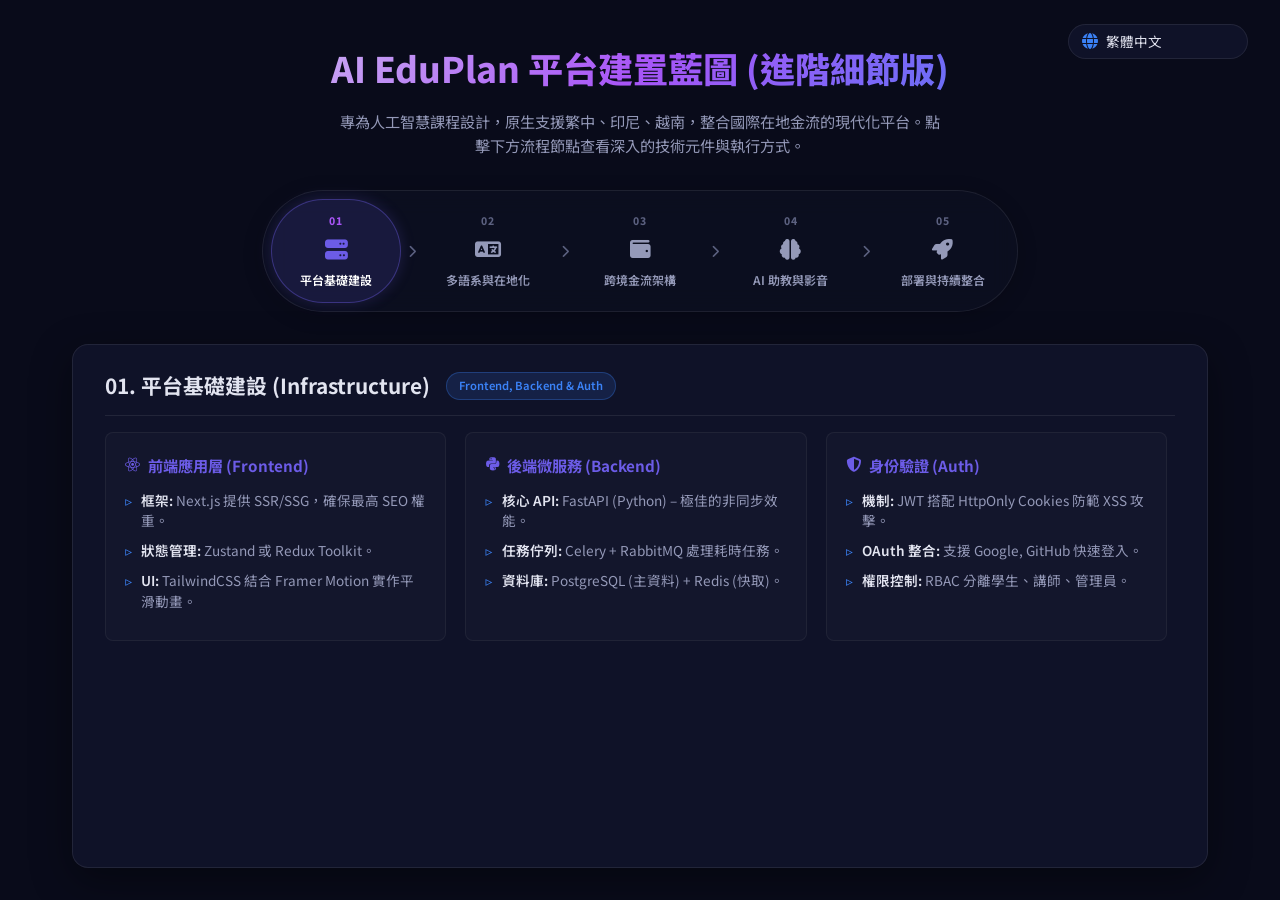
==== index.html @ ec792833 "feat: Add interactive horizontal workflow with multi-language UI support" ====
<!DOCTYPE html>
<html lang="zh-TW">
<head>
    <meta charset="UTF-8">
    <meta name="viewport" content="width=device-width, initial-scale=1.0">
    <title>AI EduPlan | Architecture Planning</title>
    <link rel="stylesheet" href="style.css">
    <link href="https://fonts.googleapis.com/css2?family=Noto+Sans+TC:wght@400;500;700;800&family=Inter:wght@400;500;600;700&display=swap" rel="stylesheet">
    <link rel="stylesheet" href="https://cdnjs.cloudflare.com/ajax/libs/font-awesome/6.4.0/css/all.min.css">
</head>
<body>
    <!-- Language Switcher -->
    <div class="lang-switcher">
        <i class="fa-solid fa-globe"></i>
        <select id="lang-select">
            <option value="tw">繁體中文</option>
            <option value="id">Bahasa Indonesia</option>
            <option value="vn">Tiếng Việt</option>
            <option value="en">English</option>
        </select>
    </div>

    <div class="app-container">
        <header class="header">
            <h1 data-i18n="header_title">AI EduPlan 平台建置藍圖 (進階細節版)</h1>
            <p data-i18n="header_desc">專為人工智慧課程設計，原生支援繁中、印尼、越南，整合國際在地金流的現代化平台。點擊下方流程節點查看深入的技術元件與執行方式。</p>
        </header>

        <!-- Horizontal Workflow Nodes -->
        <div class="workflow-wrapper">
            <div class="workflow-nodes">
                
                <div class="node active" data-target="panel-1">
                    <div class="node-step">01</div>
                    <div class="node-icon"><i class="fa-solid fa-server"></i></div>
                    <div class="node-title" data-i18n="node_1">平台基礎建設</div>
                </div>
                
                <div class="arrow"><i class="fa-solid fa-chevron-right"></i></div>
                
                <div class="node" data-target="panel-2">
                    <div class="node-step">02</div>
                    <div class="node-icon"><i class="fa-solid fa-language"></i></div>
                    <div class="node-title" data-i18n="node_2">多語系與在地化</div>
                </div>
                
                <div class="arrow"><i class="fa-solid fa-chevron-right"></i></div>
                
                <div class="node" data-target="panel-3">
                    <div class="node-step">03</div>
                    <div class="node-icon"><i class="fa-solid fa-wallet"></i></div>
                    <div class="node-title" data-i18n="node_3">跨境金流架構</div>
                </div>
                
                <div class="arrow"><i class="fa-solid fa-chevron-right"></i></div>
                
                <div class="node" data-target="panel-4">
                    <div class="node-step">04</div>
                    <div class="node-icon"><i class="fa-solid fa-brain"></i></div>
                    <div class="node-title" data-i18n="node_4">AI 助教與影音</div>
                </div>

                <div class="arrow"><i class="fa-solid fa-chevron-right"></i></div>

                <div class="node" data-target="panel-5">
                    <div class="node-step">05</div>
                    <div class="node-icon"><i class="fa-solid fa-rocket"></i></div>
                    <div class="node-title" data-i18n="node_5">部署與持續整合</div>
                </div>

            </div>
        </div>

        <!-- Details Panels -->
        <div class="panels-container">
            
            <!-- Panel 1 -->
            <div class="panel active" id="panel-1">
                <div class="panel-header">
                    <h2 data-i18n="p1_title">01. 平台基礎建設 (Infrastructure)</h2>
                    <span class="badge blue">Frontend, Backend & Auth</span>
                </div>
                <div class="panel-content scrollable">
                    <div class="grid-3">
                        <div class="box">
                            <h4><i class="fa-brands fa-react"></i> <span data-i18n="p1_b1_t">前端應用層 (Frontend)</span></h4>
                            <ul class="detail-list">
                                <li data-i18n="p1_b1_1"><strong>框架:</strong> Next.js 提供 SSR/SSG，確保最高 SEO 權重。</li>
                                <li data-i18n="p1_b1_2"><strong>狀態管理:</strong> Zustand 或 Redux Toolkit。</li>
                                <li data-i18n="p1_b1_3"><strong>UI:</strong> TailwindCSS 結合 Framer Motion 實作平滑動畫。</li>
                            </ul>
                        </div>
                        <div class="box">
                            <h4><i class="fa-brands fa-python"></i> <span data-i18n="p1_b2_t">後端微服務 (Backend)</span></h4>
                            <ul class="detail-list">
                                <li data-i18n="p1_b2_1"><strong>核心 API:</strong> FastAPI (Python) – 極佳的非同步效能。</li>
                                <li data-i18n="p1_b2_2"><strong>任務佇列:</strong> Celery + RabbitMQ 處理耗時任務。</li>
                                <li data-i18n="p1_b2_3"><strong>資料庫:</strong> PostgreSQL (主資料) + Redis (快取)。</li>
                            </ul>
                        </div>
                        <div class="box">
                            <h4><i class="fa-solid fa-shield-halved"></i> <span data-i18n="p1_b3_t">身份驗證 (Auth)</span></h4>
                            <ul class="detail-list">
                                <li data-i18n="p1_b3_1"><strong>機制:</strong> JWT 搭配 HttpOnly Cookies 防範 XSS 攻擊。</li>
                                <li data-i18n="p1_b3_2"><strong>OAuth 整合:</strong> 支援 Google, GitHub 快速登入。</li>
                                <li data-i18n="p1_b3_3"><strong>權限控制:</strong> RBAC 分離學生、講師、管理員。</li>
                            </ul>
                        </div>
                    </div>
                </div>
            </div>

            <!-- Panel 2 -->
            <div class="panel" id="panel-2">
                <div class="panel-header">
                    <h2 data-i18n="p2_title">02. 全球化多語系策略 (i18n)</h2>
                    <span class="badge emerald">Translation Pipeline</span>
                </div>
                <div class="panel-content scrollable">
                    <p class="desc" data-i18n="p2_desc">不只是翻譯文字，還包含時區、貨幣符號、與排版的全面在地化。</p>
                    
                    <div class="inner-flow">
                        <div class="flow-step">
                            <span class="step-num">1</span>
                            <strong data-i18n="p2_f1_t">IP 定位 (GeoIP)</strong>
                            <p data-i18n="p2_f1_d">偵測來源國家，自動設定時區與幣別。</p>
                        </div>
                        <div class="flow-arrow">→</div>
                        <div class="flow-step">
                            <span class="step-num">2</span>
                            <strong data-i18n="p2_f2_t">載入語系</strong>
                            <p data-i18n="p2_f2_d">優先顯示當地語系，無配對則 fallback 英文。</p>
                        </div>
                        <div class="flow-arrow">→</div>
                        <div class="flow-step">
                            <span class="step-num">3</span>
                            <strong data-i18n="p2_f3_t">動態排版調整</strong>
                            <p data-i18n="p2_f3_d">印尼/越南文字串較長，UI 容器動態適應。</p>
                        </div>
                    </div>

                    <div class="grid-2 mt-3">
                        <div class="box">
                            <h4><i class="fa-solid fa-language"></i> <span data-i18n="p2_b1_t">AI 自動化翻譯工作流</span></h4>
                            <ul class="detail-list">
                                <li data-i18n="p2_b1_1">原始內容撰寫以 <strong>繁體中文</strong> 為主。</li>
                                <li data-i18n="p2_b1_2">呼叫 OpenAI API，批次翻譯成印尼文與越南文。</li>
                                <li data-i18n="p2_b1_3">推送至後台，由當地母語人士進行人工校對。</li>
                            </ul>
                        </div>
                        <div class="box">
                            <h4><i class="fa-solid fa-clock"></i> <span data-i18n="p2_b2_t">區域化體驗設定</span></h4>
                            <ul class="detail-list">
                                <li data-i18n="p2_b2_1"><strong>時間:</strong> 使用 <code>date-fns-tz</code> 轉換為學員當地時間。</li>
                                <li data-i18n="p2_b2_2"><strong>字體:</strong> 針對不同語系載入最佳化字體避免缺字。</li>
                            </ul>
                        </div>
                    </div>
                </div>
            </div>

            <!-- Panel 3 -->
            <div class="panel" id="panel-3">
                <div class="panel-header">
                    <h2 data-i18n="p3_title">03. 跨境與在地金流架構</h2>
                    <span class="badge amber">Payment State Machine</span>
                </div>
                <div class="panel-content scrollable">
                    <p class="desc" data-i18n="p3_desc">針對東南亞市場，深度整合當地虛擬帳號與電子錢包。</p>
                    <div class="grid-2">
                        <div class="box">
                            <h4><i class="fa-solid fa-money-bill-transfer"></i> <span data-i18n="p3_b1_t">支付網關動態路由</span></h4>
                            <ul class="detail-list">
                                <li data-i18n="p3_b1_1"><strong>台灣:</strong> 綠界 (ECPay) - 信用卡與超商。</li>
                                <li data-i18n="p3_b1_2"><strong>印尼/越南:</strong> Xendit - GoPay, MoMo 或虛擬帳號。</li>
                                <li data-i18n="p3_b1_3"><strong>國際:</strong> Stripe API，以 USD 計價。</li>
                            </ul>
                        </div>
                        <div class="box">
                            <h4><i class="fa-solid fa-rotate"></i> <span data-i18n="p3_b2_t">交易狀態機 (Webhook)</span></h4>
                            <ul class="detail-list">
                                <li data-i18n="p3_b2_1"><code>PENDING</code>: 等待非同步付款。</li>
                                <li data-i18n="p3_b2_2"><code>PAID</code>: 收到 Gateway Webhook，解鎖課程。</li>
                                <li data-i18n="p3_b2_3"><code>FAILED</code>: 超時未付款，釋放名額。</li>
                            </ul>
                        </div>
                    </div>
                </div>
            </div>

            <!-- Panel 4 -->
            <div class="panel" id="panel-4">
                <div class="panel-header">
                    <h2 data-i18n="p4_title">04. AI 助教與影音分發</h2>
                    <span class="badge rose">RAG & Video CDN</span>
                </div>
                <div class="panel-content scrollable">
                    <div class="grid-2">
                        <div class="box">
                            <h4><i class="fa-solid fa-video"></i> <span data-i18n="p4_b1_t">HLS 加密串流架構</span></h4>
                            <ul class="detail-list">
                                <li data-i18n="p4_b1_1"><strong>儲存轉檔:</strong> AWS S3 搭配 MediaConvert 切片 HLS。</li>
                                <li data-i18n="p4_b1_2"><strong>內容保護:</strong> 結合 AES-128 加密，防堵直接下載。</li>
                                <li data-i18n="p4_b1_3"><strong>全球分發:</strong> 透過 CloudFront CDN 確保印尼/越南不卡頓。</li>
                            </ul>
                        </div>
                        <div class="box">
                            <h4><i class="fa-solid fa-robot"></i> <span data-i18n="p4_b2_t">RAG 課程助教</span></h4>
                            <ul class="detail-list">
                                <li data-i18n="p4_b2_1"><strong>資料向量化:</strong> 將影片逐字稿存入 Vector DB。</li>
                                <li data-i18n="p4_b2_2"><strong>精準問答:</strong> 自動帶入提問當下的時間段上下文。</li>
                                <li data-i18n="p4_b2_3"><strong>多語支援:</strong> 自動將外語提問對齊繁中知識庫並翻譯解答。</li>
                            </ul>
                        </div>
                    </div>
                </div>
            </div>

            <!-- Panel 5 -->
            <div class="panel" id="panel-5">
                <div class="panel-header">
                    <h2 data-i18n="p5_title">05. 發布與持續整合 (CI/CD)</h2>
                    <span class="badge purple">DevOps & Marketing</span>
                </div>
                <div class="panel-content scrollable">
                    <div class="grid-2">
                        <div class="box">
                            <h4><i class="fa-solid fa-code-branch"></i> <span data-i18n="p5_b1_t">GitHub Actions 部署</span></h4>
                            <ul class="detail-list">
                                <li data-i18n="p5_b1_1"><strong>靜態行銷頁:</strong> 推送至 main 自動佈署至 gh-pages 分支。</li>
                                <li data-i18n="p5_b1_2"><strong>後端服務:</strong> 通過 PyTest 後封裝 Docker 推送雲端。</li>
                            </ul>
                        </div>
                        <div class="box">
                            <h4><i class="fa-solid fa-magnifying-glass-chart"></i> <span data-i18n="p5_b2_t">國際化 SEO 策略</span></h4>
                            <ul class="detail-list">
                                <li data-i18n="p5_b2_1"><strong>Hreflang Tags:</strong> 標記各語言版本對應關係。</li>
                                <li data-i18n="p5_b2_2"><strong>Schema.org:</strong> 讓 Google 搜尋結果直接顯示評分與課程價格。</li>
                            </ul>
                        </div>
                    </div>
                </div>
            </div>

        </div>
    </div>

    <script src="script.js"></script>
</body>
</html>
---- style.css ----
/* ========== RESET & BASE ========== */
*,*::before,*::after { box-sizing:border-box; margin:0; padding:0; }
:root {
  --bg: #090b1a; --bg2: #141833; --surface: #1a2040;
  --glass: rgba(20, 24, 51, 0.6); --glass-border: rgba(255, 255, 255, 0.08);
  --text: #e2e4f0; --text2: #9499b8; --text3: #5c6180;
  --accent: #6c5ce7; --accent2: #a855f7; --accent3: #3b82f6;
  --teal: #14b8a6; --rose: #f43f5e; --amber: #f59e0b; --emerald: #10b981;
  --radius: 16px; --radius-sm: 8px;
  --shadow: 0 12px 40px rgba(0,0,0,0.4);
  --font: 'Noto Sans TC', 'Inter', system-ui, sans-serif;
}
html, body {
  height: 100%;
  font-family: var(--font);
  background: var(--bg);
  color: var(--text);
  line-height: 1.6;
  overflow: hidden; 
}

/* Background effects */
body::before {
  content: ''; position: absolute; inset: 0; z-index: -1;
  background: radial-gradient(ellipse 60% 60% at 50% 10%, rgba(108,92,231,0.15), transparent 70%),
              radial-gradient(ellipse 50% 50% at 80% 80%, rgba(59,130,246,0.1), transparent 60%);
}

.app-container {
  display: flex;
  flex-direction: column;
  height: 100vh;
  max-width: 1200px;
  margin: 0 auto;
  padding: 2rem;
}

/* ========== LANG SWITCHER ========== */
.lang-switcher {
  position: absolute;
  top: 1.5rem;
  right: 2rem;
  display: flex;
  align-items: center;
  gap: 0.5rem;
  background: var(--glass);
  border: 1px solid var(--glass-border);
  padding: 0.4rem 0.8rem;
  border-radius: 999px;
  backdrop-filter: blur(10px);
  z-index: 100;
}
.lang-switcher i {
  color: var(--accent3);
}
.lang-switcher select {
  background: transparent;
  color: var(--text);
  border: none;
  font-family: var(--font);
  font-size: 0.85rem;
  cursor: pointer;
  outline: none;
  appearance: none;
  padding-right: 1rem;
}
.lang-switcher select option {
  background: var(--bg);
  color: var(--text);
}

/* ========== HEADER ========== */
.header {
  text-align: center;
  margin-bottom: 2rem;
  margin-top: 0.5rem;
}
.header h1 {
  font-size: 2.2rem;
  font-weight: 800;
  background: linear-gradient(135deg, #e2e4f0, #a855f7, #3b82f6);
  -webkit-background-clip: text;
  -webkit-text-fill-color: transparent;
  margin-bottom: 0.8rem;
}
.header p {
  color: var(--text2);
  font-size: 0.95rem;
  max-width: 600px;
  margin: 0 auto;
}

/* ========== WORKFLOW HORIZONTAL NODES ========== */
.workflow-wrapper {
  display: flex;
  justify-content: center;
  margin-bottom: 2rem;
}
.workflow-nodes {
  display: flex;
  align-items: center;
  background: rgba(14, 18, 37, 0.5);
  border: 1px solid var(--glass-border);
  border-radius: 999px;
  padding: 0.5rem;
  backdrop-filter: blur(12px);
  box-shadow: 0 4px 20px rgba(0,0,0,0.2);
}

.node {
  display: flex;
  flex-direction: column;
  align-items: center;
  justify-content: center;
  padding: 0.8rem 1.5rem;
  border-radius: 999px;
  cursor: pointer;
  transition: all 0.3s cubic-bezier(0.4, 0, 0.2, 1);
  position: relative;
  min-width: 130px;
}
.node:hover { background: rgba(255,255,255,0.03); }
.node.active {
  background: rgba(108, 92, 231, 0.15);
  border: 1px solid rgba(108, 92, 231, 0.4);
  box-shadow: 0 0 15px rgba(108, 92, 231, 0.2);
}
.node-step {
  font-size: 0.65rem;
  font-weight: 800;
  color: var(--text3);
  margin-bottom: 0.2rem;
  letter-spacing: 0.1em;
}
.node.active .node-step { color: var(--accent2); }
.node-icon {
  font-size: 1.3rem;
  color: var(--text2);
  margin-bottom: 0.3rem;
  transition: all 0.3s;
}
.node.active .node-icon {
  color: var(--accent);
  transform: scale(1.1);
}
.node-title {
  font-size: 0.75rem;
  font-weight: 600;
  color: var(--text2);
  text-align: center;
}
.node.active .node-title { color: #fff; }

.arrow {
  color: var(--text3);
  font-size: 0.8rem;
  margin: 0 0.4rem;
}

/* ========== DETAILS PANELS ========== */
.panels-container {
  flex: 1;
  position: relative;
  min-height: 0; 
}
.panel {
  position: absolute;
  top: 0; left: 0; right: 0; bottom: 0;
  display: flex;
  flex-direction: column;
  background: var(--glass);
  border: 1px solid var(--glass-border);
  border-radius: var(--radius);
  padding: 1.5rem 2rem;
  backdrop-filter: blur(16px);
  box-shadow: var(--shadow);
  opacity: 0;
  transform: translateY(20px);
  pointer-events: none;
  transition: all 0.4s cubic-bezier(0.4, 0, 0.2, 1);
}
.panel.active {
  opacity: 1;
  transform: translateY(0);
  pointer-events: auto;
  z-index: 10;
}

.panel-header {
  display: flex;
  align-items: center;
  gap: 1rem;
  margin-bottom: 1rem;
  padding-bottom: 0.8rem;
  border-bottom: 1px solid var(--glass-border);
  flex-shrink: 0;
}
.panel-header h2 { font-size: 1.3rem; font-weight: 700; }
.panel-content.scrollable {
  overflow-y: auto;
  padding-right: 0.5rem;
}
.panel-content.scrollable::-webkit-scrollbar { width: 6px; }
.panel-content.scrollable::-webkit-scrollbar-track { background: transparent; }
.panel-content.scrollable::-webkit-scrollbar-thumb { background: rgba(255,255,255,0.1); border-radius: 4px; }

.badge {
  padding: 0.25rem 0.75rem;
  border-radius: 999px;
  font-size: 0.7rem;
  font-weight: 600;
  border: 1px solid transparent;
}
.badge.blue { background: rgba(59,130,246,0.15); color: var(--accent3); border-color: rgba(59,130,246,0.3); }
.badge.emerald { background: rgba(16,185,129,0.15); color: var(--emerald); border-color: rgba(16,185,129,0.3); }
.badge.amber { background: rgba(245,158,11,0.15); color: var(--amber); border-color: rgba(245,158,11,0.3); }
.badge.rose { background: rgba(244,63,94,0.15); color: var(--rose); border-color: rgba(244,63,94,0.3); }
.badge.purple { background: rgba(168,85,247,0.15); color: var(--accent2); border-color: rgba(168,85,247,0.3); }

/* Panel Layouts & Typography */
.grid-2 { display: grid; grid-template-columns: 1fr 1fr; gap: 1.2rem; }
.grid-3 { display: grid; grid-template-columns: repeat(3, 1fr); gap: 1.2rem; }
.box {
  background: rgba(255,255,255,0.02);
  border: 1px solid rgba(255,255,255,0.05);
  border-radius: var(--radius-sm);
  padding: 1.2rem;
}
.box h4 {
  font-size: 0.95rem;
  font-weight: 700;
  margin-bottom: 0.8rem;
  display: flex; align-items: center; gap: 0.5rem;
  color: var(--accent);
}
.detail-list { list-style: none; margin-left: 0; }
.detail-list li {
  font-size: 0.85rem; color: var(--text2);
  margin-bottom: 0.6rem;
  position: relative;
  padding-left: 1rem;
  line-height: 1.5;
}
.detail-list li::before {
  content: "▹";
  position: absolute;
  left: 0;
  color: var(--accent3);
}
.detail-list strong { color: var(--text); font-weight: 600; }
.mt-3 { margin-top: 1.2rem; }
.desc { color: var(--text2); font-size: 0.9rem; margin-bottom: 1.2rem; }

/* Inner Flow Diagram for translations */
.inner-flow {
  display: flex; align-items: center; justify-content: space-between;
  background: rgba(0,0,0,0.2); border-radius: var(--radius-sm); padding: 1.2rem;
  border: 1px solid rgba(255,255,255,0.05);
}
.flow-step { flex: 1; text-align: center; }
.step-num {
  display: inline-flex; align-items: center; justify-content: center;
  width: 24px; height: 24px; border-radius: 50%;
  background: var(--accent); color: #fff; font-size: 0.7rem; font-weight: 700;
  margin-right: 0.5rem;
}
.flow-step strong { display: block; font-size: 0.85rem; color: var(--text); margin-top: 0.5rem; margin-bottom: 0.2rem;}
.flow-step p { font-size: 0.75rem; color: var(--text3); }
.flow-arrow { font-size: 1.2rem; color: var(--text3); margin: 0 1rem; }

/* Responsive */
@media (max-width: 900px) {
  .workflow-nodes { border-radius: 12px; padding: 1rem; width: 100%; overflow-x: auto; justify-content: flex-start; }
  .node { min-width: 100px; padding: 0.6rem 1rem; }
  .grid-2, .grid-3 { grid-template-columns: 1fr; }
  .inner-flow { flex-direction: column; gap: 1rem; }
  .flow-arrow { transform: rotate(90deg); margin: 0.5rem 0; }
  body { overflow: auto; }
  .app-container { height: auto; }
  .panel { position: relative; bottom: auto; margin-bottom: 1rem; }
  .panel:not(.active) { display: none; }
}
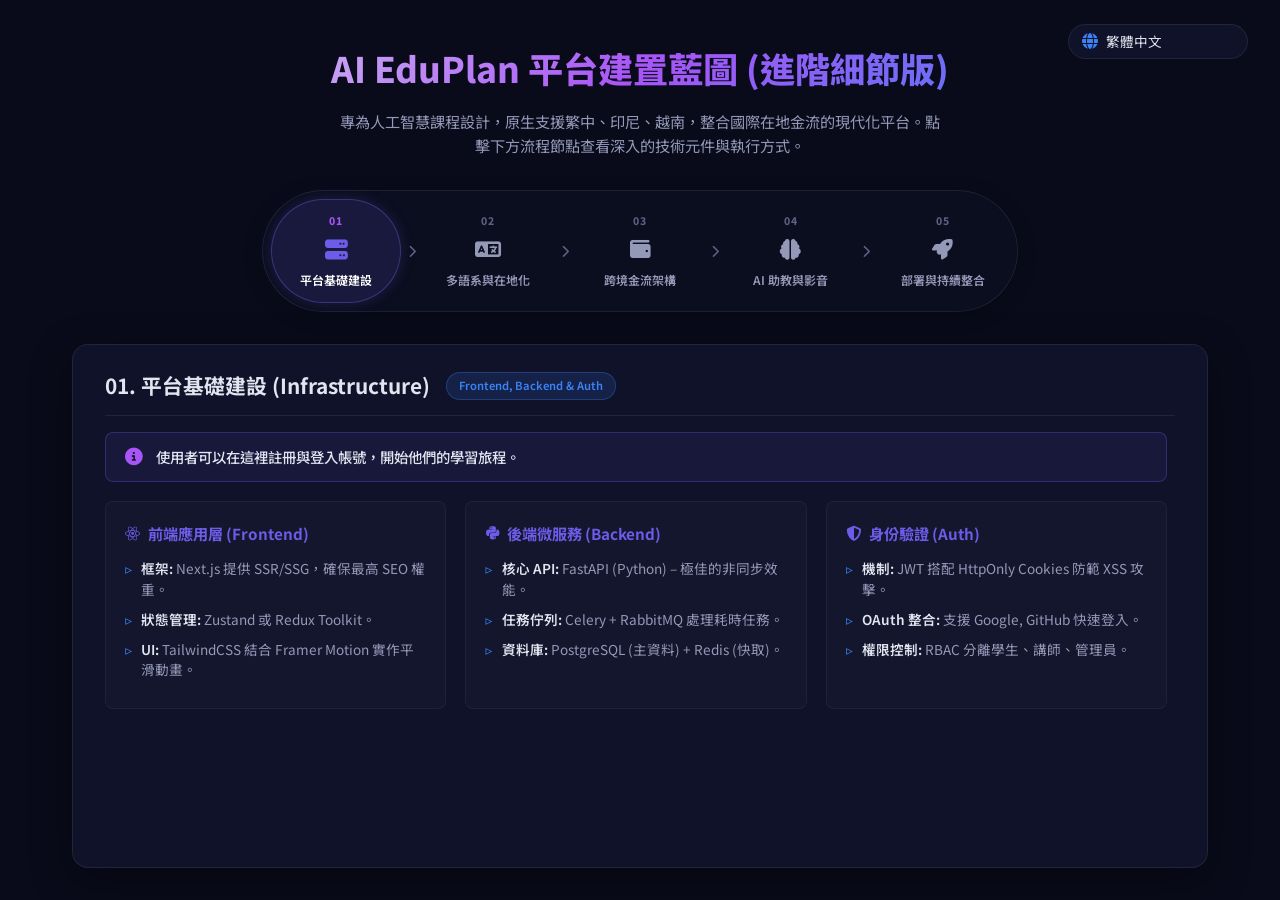
==== commit db430a31: "feat: Add user/developer plain-language feature explanations to each step" ====
--- a/index.html
+++ b/index.html
@@ -81,6 +81,10 @@
                     <span class="badge blue">Frontend, Backend & Auth</span>
                 </div>
                 <div class="panel-content scrollable">
+                    <div class="explain-box">
+                        <i class="fa-solid fa-circle-info"></i>
+                        <span data-i18n="p1_explain">使用者可以在這裡註冊與登入帳號，開始他們的學習旅程。</span>
+                    </div>
                     <div class="grid-3">
                         <div class="box">
                             <h4><i class="fa-brands fa-react"></i> <span data-i18n="p1_b1_t">前端應用層 (Frontend)</span></h4>
@@ -117,6 +121,10 @@
                     <span class="badge emerald">Translation Pipeline</span>
                 </div>
                 <div class="panel-content scrollable">
+                    <div class="explain-box">
+                        <i class="fa-solid fa-circle-info"></i>
+                        <span data-i18n="p2_explain">來自不同國家的學生（台灣、印尼、越南）都能用自己母語的介面與字幕，毫無阻礙地學習。</span>
+                    </div>
                     <p class="desc" data-i18n="p2_desc">不只是翻譯文字，還包含時區、貨幣符號、與排版的全面在地化。</p>
                     
                     <div class="inner-flow">
@@ -166,6 +174,10 @@
                     <span class="badge amber">Payment State Machine</span>
                 </div>
                 <div class="panel-content scrollable">
+                    <div class="explain-box">
+                        <i class="fa-solid fa-circle-info"></i>
+                        <span data-i18n="p3_explain">這是開發者／平台擁有者收錢（獲利）的地方。學生可以使用當地的信用卡、電子錢包或轉帳付款。</span>
+                    </div>
                     <p class="desc" data-i18n="p3_desc">針對東南亞市場，深度整合當地虛擬帳號與電子錢包。</p>
                     <div class="grid-2">
                         <div class="box">
@@ -195,6 +207,10 @@
                     <span class="badge rose">RAG & Video CDN</span>
                 </div>
                 <div class="panel-content scrollable">
+                    <div class="explain-box">
+                        <i class="fa-solid fa-circle-info"></i>
+                        <span data-i18n="p4_explain">學生在這裡觀看高品質且加密防盜的教學影片，並可以隨時向 AI 助教發問取得即時解答。</span>
+                    </div>
                     <div class="grid-2">
                         <div class="box">
                             <h4><i class="fa-solid fa-video"></i> <span data-i18n="p4_b1_t">HLS 加密串流架構</span></h4>
@@ -223,6 +239,10 @@
                     <span class="badge purple">DevOps & Marketing</span>
                 </div>
                 <div class="panel-content scrollable">
+                    <div class="explain-box">
+                        <i class="fa-solid fa-circle-info"></i>
+                        <span data-i18n="p5_explain">開發者在這裡一鍵發布更新。靜態宣傳網頁會自動上傳到 GitHub Pages，讓搜尋引擎（Google）更容易找到這個平台。</span>
+                    </div>
                     <div class="grid-2">
                         <div class="box">
                             <h4><i class="fa-solid fa-code-branch"></i> <span data-i18n="p5_b1_t">GitHub Actions 部署</span></h4>
--- a/style.css
+++ b/style.css
@@ -204,6 +204,26 @@
 .panel-content.scrollable::-webkit-scrollbar-track { background: transparent; }
 .panel-content.scrollable::-webkit-scrollbar-thumb { background: rgba(255,255,255,0.1); border-radius: 4px; }
 
+/* ========== EXPLAIN BOX ========== */
+.explain-box {
+  display: flex;
+  align-items: center;
+  gap: 0.8rem;
+  background: rgba(108, 92, 231, 0.1);
+  border: 1px solid rgba(108, 92, 231, 0.3);
+  padding: 0.8rem 1.2rem;
+  border-radius: var(--radius-sm);
+  margin-bottom: 1.2rem;
+  font-size: 0.9rem;
+  font-weight: 500;
+  color: var(--text);
+  line-height: 1.5;
+}
+.explain-box i {
+  color: var(--accent2);
+  font-size: 1.1rem;
+}
+
 .badge {
   padding: 0.25rem 0.75rem;
   border-radius: 999px;
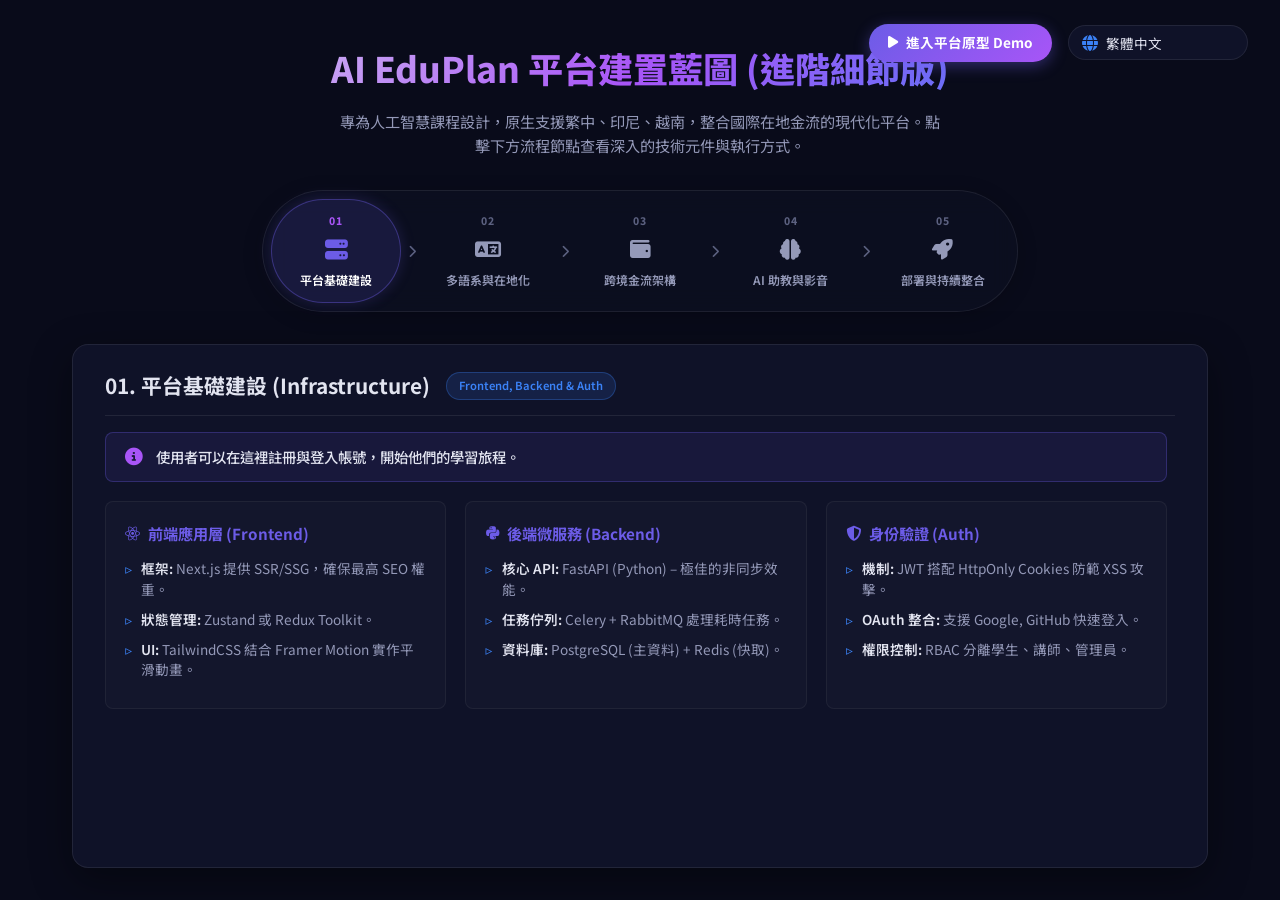
==== commit 59c38d89: "feat: Add interactive prototype simulator (demo.html) with regional checkout and mock AI bot" ====
--- a/index.html
+++ b/index.html
@@ -9,15 +9,18 @@
     <link rel="stylesheet" href="https://cdnjs.cloudflare.com/ajax/libs/font-awesome/6.4.0/css/all.min.css">
 </head>
 <body>
-    <!-- Language Switcher -->
-    <div class="lang-switcher">
-        <i class="fa-solid fa-globe"></i>
-        <select id="lang-select">
-            <option value="tw">繁體中文</option>
-            <option value="id">Bahasa Indonesia</option>
-            <option value="vn">Tiếng Việt</option>
-            <option value="en">English</option>
-        </select>
+    <!-- Language Switcher & Demo Link -->
+    <div class="top-nav-controls">
+        <a href="demo.html" class="demo-link-btn"><i class="fa-solid fa-play"></i> <span data-i18n="demo_btn">進入平台原型 Demo</span></a>
+        <div class="lang-switcher">
+            <i class="fa-solid fa-globe"></i>
+            <select id="lang-select">
+                <option value="tw">繁體中文</option>
+                <option value="id">Bahasa Indonesia</option>
+                <option value="vn">Tiếng Việt</option>
+                <option value="en">English</option>
+            </select>
+        </div>
     </div>
 
     <div class="app-container">
--- a/style.css
+++ b/style.css
@@ -35,11 +35,38 @@
   padding: 2rem;
 }
 
-/* ========== LANG SWITCHER ========== */
-.lang-switcher {
+/* ========== TOP NAV CONTROLS ========== */
+.top-nav-controls {
   position: absolute;
   top: 1.5rem;
   right: 2rem;
+  display: flex;
+  align-items: center;
+  gap: 1rem;
+  z-index: 100;
+}
+.demo-link-btn {
+  display: inline-flex;
+  align-items: center;
+  gap: 0.5rem;
+  background: linear-gradient(135deg, var(--accent), var(--accent2));
+  border: none;
+  padding: 0.5rem 1.2rem;
+  border-radius: 999px;
+  color: #fff;
+  font-size: 0.85rem;
+  font-weight: 700;
+  text-decoration: none;
+  box-shadow: 0 4px 15px rgba(108, 92, 231, 0.4);
+  transition: all 0.3s;
+}
+.demo-link-btn:hover {
+  transform: translateY(-2px);
+  box-shadow: 0 6px 20px rgba(108, 92, 231, 0.6);
+}
+
+/* ========== LANG SWITCHER ========== */
+.lang-switcher {
   display: flex;
   align-items: center;
   gap: 0.5rem;
@@ -48,7 +75,6 @@
   padding: 0.4rem 0.8rem;
   border-radius: 999px;
   backdrop-filter: blur(10px);
-  z-index: 100;
 }
 .lang-switcher i {
   color: var(--accent3);
@@ -290,6 +316,7 @@
 
 /* Responsive */
 @media (max-width: 900px) {
+  .top-nav-controls { position: relative; top: auto; right: auto; margin-bottom: 1rem; justify-content: center; }
   .workflow-nodes { border-radius: 12px; padding: 1rem; width: 100%; overflow-x: auto; justify-content: flex-start; }
   .node { min-width: 100px; padding: 0.6rem 1rem; }
   .grid-2, .grid-3 { grid-template-columns: 1fr; }
